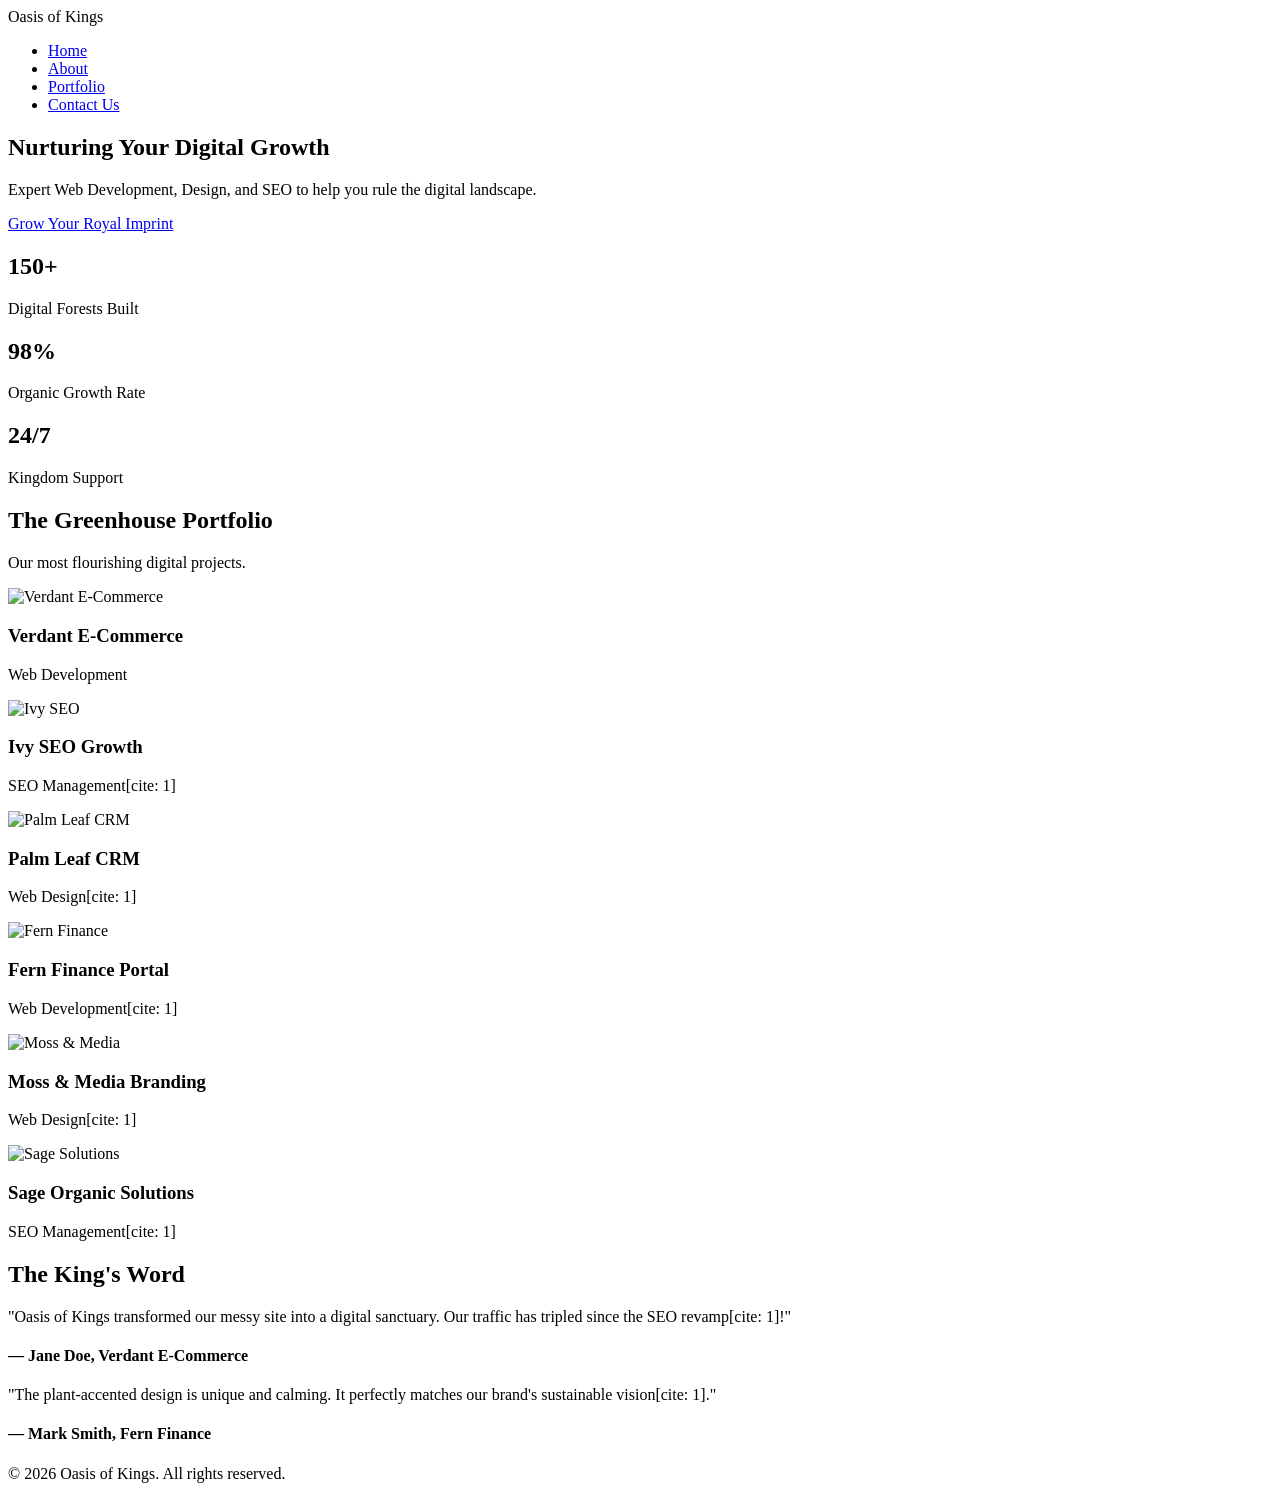
==== index.html @ c9b20130 "Rename gemini-code-1777904340384.html to index.html" ====
<!DOCTYPE html>
<html lang="en">
<head>
    <meta charset="UTF-8">
    <meta name="viewport" content="width=device-width, initial-scale=1.0">
    <title>Oasis of Kings | Digital Agency</title>
    <link rel="stylesheet" href="style.css">
    <script src="https://unpkg.com/scrollreveal"></script>
</head>
<body>
    <header>
        <nav>
            <div class="logo">Oasis <span>of Kings</span></div>
            <ul class="nav-links">
                <li><a href="index.html">Home</a></li>
                <li><a href="about.html">About</a></li>
                <li><a href="#portfolio">Portfolio</a></li>
                <li><a href="contact.html" class="cta-button">Contact Us</a></li>
            </ul>
        </nav>
    </header>

    <section class="hero animate-fade">
        <div class="hero-content">
            <h1>Nurturing Your <span>Digital Growth</span></h1>
            <p>Expert Web Development, Design, and SEO to help you rule the digital landscape.</p>
            <a href="contact.html" class="btn pulse">Grow Your Royal Imprint</a>
        </div>
    </section>

    <!-- Stats Section -->
    <section class="stats-section">
        <div class="stats-grid">
            <div class="stat-item">
                <h2 class="green-text">150+</h2>
                <p>Digital Forests Built</p>
            </div>
            <div class="stat-item">
                <h2 class="purple-text">98%</h2>
                <p>Organic Growth Rate</p>
            </div>
            <div class="stat-item">
                <h2 class="green-text">24/7</h2>
                <p>Kingdom Support</p>
            </div>
        </div>
    </section>

    <!-- Expanded Portfolio Section -->
    <section id="portfolio" class="portfolio-section">
        <div class="container">
            <h2 class="section-title">The Greenhouse Portfolio</h2>
            <p class="section-subtitle">Our most flourishing digital projects.</p>
            
            <div class="portfolio-grid">
                <!-- Row 1 -->
                <div class="portfolio-item reveal">
                    <img src="https://images.unsplash.com/photo-1497215728101-856f4ea42174?auto=format&fit=crop&w=500" alt="Verdant E-Commerce">
                    <div class="portfolio-overlay">
                        <h3>Verdant E-Commerce</h3>
                        <p>Web Development</p>
                    </div>
                </div>
                <div class="portfolio-item reveal">
                    <img src="https://images.unsplash.com/photo-1460925895917-afdab827c52f?auto=format&fit=crop&w=500" alt="Ivy SEO">
                    <div class="portfolio-overlay">
                        <h3>Ivy SEO Growth</h3>
                        <p>SEO Management[cite: 1]</p>
                    </div>
                </div>
                <div class="portfolio-item reveal">
                    <img src="https://images.unsplash.com/photo-1522071820081-009f0129c71c?auto=format&fit=crop&w=500" alt="Palm Leaf CRM">
                    <div class="portfolio-overlay">
                        <h3>Palm Leaf CRM</h3>
                        <p>Web Design[cite: 1]</p>
                    </div>
                </div>
                <!-- Row 2 -->
                <div class="portfolio-item reveal">
                    <img src="https://images.unsplash.com/photo-1454165833767-027ffea9e778?auto=format&fit=crop&w=500" alt="Fern Finance">
                    <div class="portfolio-overlay">
                        <h3>Fern Finance Portal</h3>
                        <p>Web Development[cite: 1]</p>
                    </div>
                </div>
                <div class="portfolio-item reveal">
                    <img src="https://images.unsplash.com/photo-1551434678-e076c223a692?auto=format&fit=crop&w=500" alt="Moss & Media">
                    <div class="portfolio-overlay">
                        <h3>Moss & Media Branding</h3>
                        <p>Web Design[cite: 1]</p>
                    </div>
                </div>
                <div class="portfolio-item reveal">
                    <img src="https://images.unsplash.com/photo-1517245386807-bb43f82c33c4?auto=format&fit=crop&w=500" alt="Sage Solutions">
                    <div class="portfolio-overlay">
                        <h3>Sage Organic Solutions</h3>
                        <p>SEO Management[cite: 1]</p>
                    </div>
                </div>
            </div>
        </div>
    </section>

    <!-- Testimonials Section -->
    <section class="testimonials">
        <h2 class="section-title">The King's Word</h2>
        <div class="testimonial-container">
            <div class="testimonial-card">
                <p>"Oasis of Kings transformed our messy site into a digital sanctuary. Our traffic has tripled since the SEO revamp[cite: 1]!"</p>
                <h4>— Jane Doe, Verdant E-Commerce</h4>
            </div>
            <div class="testimonial-card">
                <p>"The plant-accented design is unique and calming. It perfectly matches our brand's sustainable vision[cite: 1]."</p>
                <h4>— Mark Smith, Fern Finance</h4>
            </div>
        </div>
    </section>

    <footer>
        <p>&copy; 2026 Oasis of Kings. All rights reserved.</p>
    </footer>

    <script>
        ScrollReveal().reveal('.reveal', { delay: 200, distance: '30px', origin: 'bottom', interval: 100 });
    </script>
</body>
</html>
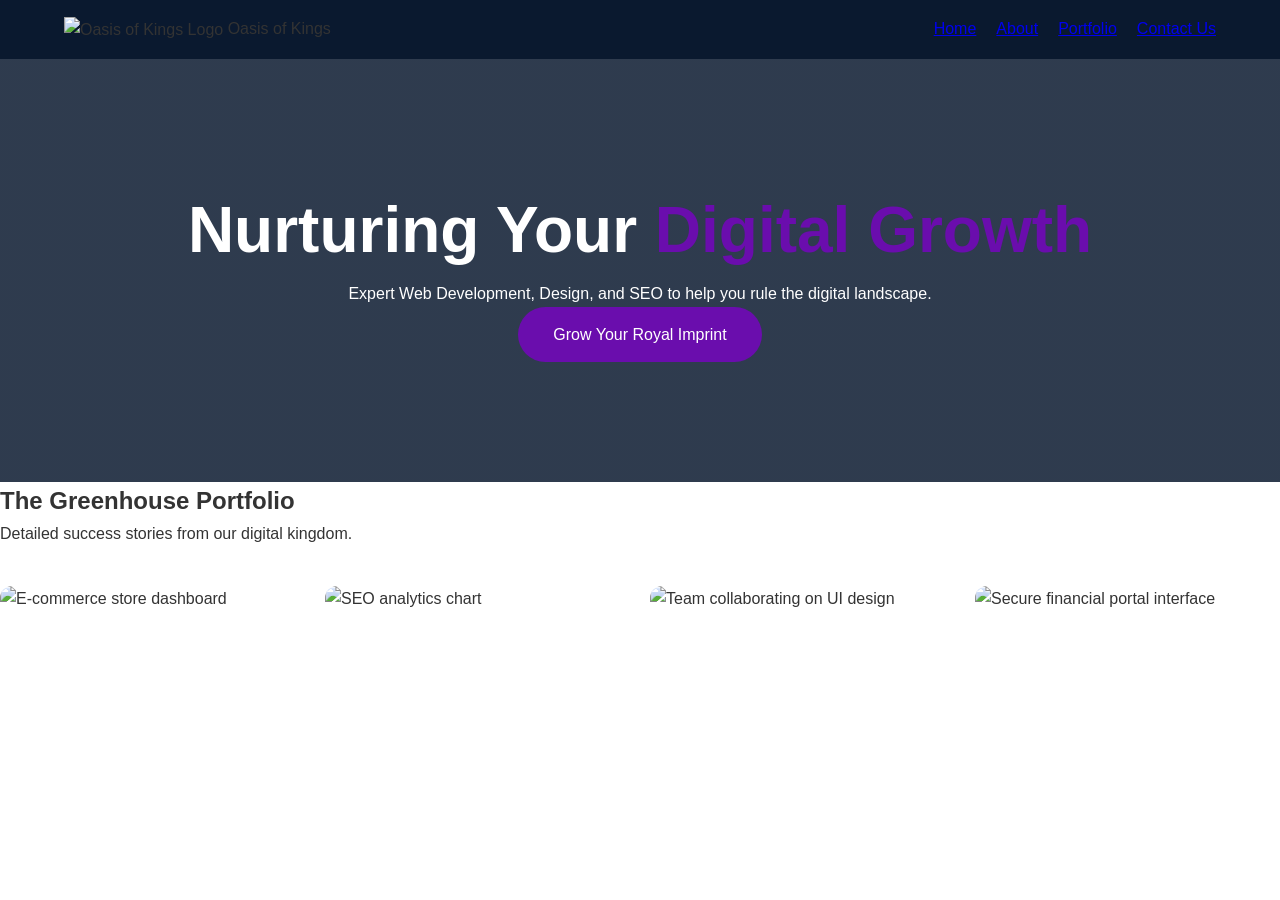
==== commit 969474b0: "Rename index0.html to index.html" ====
--- a/index.html
+++ b/index.html
@@ -10,7 +10,11 @@
 <body>
     <header>
         <nav>
-            <div class="logo">Oasis <span>of Kings</span></div>
+            <div class="logo">
+                <!-- Ensure logo.png is in your assets folder -->
+                <img src="assets/logo.png" alt="Oasis of Kings Logo" style="height: 40px; vertical-align: middle;">
+                Oasis <span>of Kings</span>
+            </div>
             <ul class="nav-links">
                 <li><a href="index.html">Home</a></li>
                 <li><a href="about.html">About</a></li>
@@ -28,100 +32,60 @@
         </div>
     </section>
 
-    <!-- Stats Section -->
-    <section class="stats-section">
-        <div class="stats-grid">
-            <div class="stat-item">
-                <h2 class="green-text">150+</h2>
-                <p>Digital Forests Built</p>
-            </div>
-            <div class="stat-item">
-                <h2 class="purple-text">98%</h2>
-                <p>Organic Growth Rate</p>
-            </div>
-            <div class="stat-item">
-                <h2 class="green-text">24/7</h2>
-                <p>Kingdom Support</p>
-            </div>
-        </div>
-    </section>
-
-    <!-- Expanded Portfolio Section -->
+    <!-- Expanded Portfolio Section with Project Details -->
     <section id="portfolio" class="portfolio-section">
         <div class="container">
             <h2 class="section-title">The Greenhouse Portfolio</h2>
-            <p class="section-subtitle">Our most flourishing digital projects.</p>
+            <p class="section-subtitle">Detailed success stories from our digital kingdom.</p>
             
             <div class="portfolio-grid">
-                <!-- Row 1 -->
+                <!-- Client 1: Verdant E-Commerce -->
                 <div class="portfolio-item reveal">
-                    <img src="https://images.unsplash.com/photo-1497215728101-856f4ea42174?auto=format&fit=crop&w=500" alt="Verdant E-Commerce">
+                    <img src="https://images.unsplash.com/photo-1497215728101-856f4ea42174?auto=format&fit=crop&w=600" alt="E-commerce store dashboard">
                     <div class="portfolio-overlay">
                         <h3>Verdant E-Commerce</h3>
-                        <p>Web Development</p>
+                        <p class="project-tagline">Web Development[cite: 1]</p>
+                        <p class="project-detail">Built a high-conversion Shopify sanctuary resulting in a 40% increase in organic sales[cite: 1].</p>
                     </div>
                 </div>
+
+                <!-- Client 2: Ivy SEO Growth -->
                 <div class="portfolio-item reveal">
-                    <img src="https://images.unsplash.com/photo-1460925895917-afdab827c52f?auto=format&fit=crop&w=500" alt="Ivy SEO">
+                    <img src="https://images.unsplash.com/photo-1460925895917-afdab827c52f?auto=format&fit=crop&w=600" alt="SEO analytics chart">
                     <div class="portfolio-overlay">
                         <h3>Ivy SEO Growth</h3>
-                        <p>SEO Management[cite: 1]</p>
+                        <p class="project-tagline">SEO Management[cite: 1]</p>
+                        <p class="project-detail">Dominated search rankings for luxury botanicals, achieving #1 spots for 15+ high-value keywords[cite: 1].</p>
                     </div>
                 </div>
+
+                <!-- Client 3: Palm Leaf CRM -->
                 <div class="portfolio-item reveal">
-                    <img src="https://images.unsplash.com/photo-1522071820081-009f0129c71c?auto=format&fit=crop&w=500" alt="Palm Leaf CRM">
+                    <img src="https://images.unsplash.com/photo-1522071820081-009f0129c71c?auto=format&fit=crop&w=600" alt="Team collaborating on UI design">
                     <div class="portfolio-overlay">
                         <h3>Palm Leaf CRM</h3>
-                        <p>Web Design[cite: 1]</p>
+                        <p class="project-tagline">Web Design[cite: 1]</p>
+                        <p class="project-detail">Designed an intuitive, plant-inspired UI that reduced user churn by 25%[cite: 1].</p>
                     </div>
                 </div>
-                <!-- Row 2 -->
+
+                <!-- Client 4: Fern Finance Portal -->
                 <div class="portfolio-item reveal">
-                    <img src="https://images.unsplash.com/photo-1454165833767-027ffea9e778?auto=format&fit=crop&w=500" alt="Fern Finance">
+                    <img src="https://images.unsplash.com/photo-1454165833767-027ffea9e778?auto=format&fit=crop&w=600" alt="Secure financial portal interface">
                     <div class="portfolio-overlay">
                         <h3>Fern Finance Portal</h3>
-                        <p>Web Development[cite: 1]</p>
-                    </div>
-                </div>
-                <div class="portfolio-item reveal">
-                    <img src="https://images.unsplash.com/photo-1551434678-e076c223a692?auto=format&fit=crop&w=500" alt="Moss & Media">
-                    <div class="portfolio-overlay">
-                        <h3>Moss & Media Branding</h3>
-                        <p>Web Design[cite: 1]</p>
-                    </div>
-                </div>
-                <div class="portfolio-item reveal">
-                    <img src="https://images.unsplash.com/photo-1517245386807-bb43f82c33c4?auto=format&fit=crop&w=500" alt="Sage Solutions">
-                    <div class="portfolio-overlay">
-                        <h3>Sage Organic Solutions</h3>
-                        <p>SEO Management[cite: 1]</p>
+                        <p class="project-tagline">Web Development[cite: 1]</p>
+                        <p class="project-detail">Developed a secure, scalable portal for sustainable investment tracking[cite: 1].</p>
                     </div>
                 </div>
             </div>
         </div>
     </section>
 
-    <!-- Testimonials Section -->
-    <section class="testimonials">
-        <h2 class="section-title">The King's Word</h2>
-        <div class="testimonial-container">
-            <div class="testimonial-card">
-                <p>"Oasis of Kings transformed our messy site into a digital sanctuary. Our traffic has tripled since the SEO revamp[cite: 1]!"</p>
-                <h4>— Jane Doe, Verdant E-Commerce</h4>
-            </div>
-            <div class="testimonial-card">
-                <p>"The plant-accented design is unique and calming. It perfectly matches our brand's sustainable vision[cite: 1]."</p>
-                <h4>— Mark Smith, Fern Finance</h4>
-            </div>
-        </div>
-    </section>
-
-    <footer>
-        <p>&copy; 2026 Oasis of Kings. All rights reserved.</p>
-    </footer>
+    <!-- ... Other sections (Stats, Testimonials, Footer) ... -->
 
     <script>
-        ScrollReveal().reveal('.reveal', { delay: 200, distance: '30px', origin: 'bottom', interval: 100 });
+        ScrollReveal().reveal('.reveal', { delay: 200, distance: '30px', origin: 'bottom', interval: 150 });
     </script>
 </body>
 </html>
--- a/style.css
+++ b/style.css
@@ -0,0 +1,185 @@
+:root {
+    --navy: #0a192f;
+    --purple: #6a0dad;
+    --green: #2ecc71;
+    --white: #ffffff;
+    --text: #333;
+    --bg-light: #f4f7f6;
+}
+
+* { box-sizing: border-box; margin: 0; padding: 0; }
+
+body {
+    font-family: 'Segoe UI', sans-serif;
+    line-height: 1.6;
+    color: var(--text);
+    overflow-x: hidden;
+}
+
+/* Responsive Navigation */
+header {
+    background: var(--navy);
+    padding: 1rem 5%;
+    position: sticky;
+    top: 0;
+    z-index: 1000;
+}
+
+nav {
+    display: flex;
+    justify-content: space-between;
+    align-items: center;
+    flex-wrap: wrap;
+}
+
+.nav-links {
+    list-style: none;
+    display: flex;
+    gap: 20px;
+    align-items: center;
+}
+
+/* Mobile Nav adjustment */
+@media (max-width: 768px) {
+    .nav-links {
+        display: none; /* In a real project, replace with a hamburger menu */
+    }
+}
+
+/* Hero Section */
+.hero {
+    background: linear-gradient(rgba(10, 25, 47, 0.85), rgba(10, 25, 47, 0.85)), 
+                url('https://images.unsplash.com/photo-1441974231531-c6227db76b6e?auto=format&fit=crop&w=1600&q=80');
+    background-size: cover;
+    background-attachment: fixed;
+    color: white;
+    padding: 120px 10%;
+    text-align: center;
+}
+
+.hero h1 { font-size: clamp(2rem, 5vw, 4rem); }
+.hero h1 span { color: var(--purple); }
+
+/* Stats Section */
+.stats-section {
+    background: var(--white);
+    padding: 50px 5%;
+    text-align: center;
+}
+
+.stats-grid {
+    display: flex;
+    justify-content: space-around;
+    flex-wrap: wrap;
+    gap: 30px;
+}
+
+.stat-item h2 { font-size: 3rem; margin-bottom: 5px; }
+.green-text { color: var(--green); }
+.purple-text { color: var(--purple); }
+
+/* Portfolio Grid - Highly Responsive */
+.portfolio-grid {
+    display: grid;
+    grid-template-columns: repeat(auto-fit, minmax(280px, 1fr));
+    gap: 20px;
+    padding: 40px 0;
+}
+
+.portfolio-item {
+    position: relative;
+    border-radius: 12px;
+    overflow: hidden;
+    aspect-ratio: 4 / 3;
+}
+
+.portfolio-item img {
+    width: 100%;
+    height: 100%;
+    object-fit: cover;
+}
+
+/* Testimonials */
+.testimonials {
+    padding: 80px 5%;
+    background: var(--bg-light);
+    text-align: center;
+}
+
+.testimonial-container {
+    display: flex;
+    flex-direction: column;
+    gap: 20px;
+    max-width: 800px;
+    margin: 40px auto 0;
+}
+
+.testimonial-card {
+    background: white;
+    padding: 30px;
+    border-radius: 10px;
+    border-left: 5px solid var(--green);
+    box-shadow: 0 4px 15px rgba(0,0,0,0.05);
+}
+
+/* Buttons and Global Styles */
+.btn {
+    background: var(--purple);
+    color: white;
+    padding: 15px 35px;
+    text-decoration: none;
+    border-radius: 50px;
+    display: inline-block;
+    transition: 0.3s;
+}
+
+.btn:hover { background: var(--green); color: var(--navy); }
+
+/* Mobile optimization for text */
+@media (max-width: 480px) {
+    .section-title { font-size: 1.8rem; }
+    .hero { padding: 80px 5%; }
+}
+/* Enhanced Portfolio Overlay for Details */
+.portfolio-overlay {
+    position: absolute;
+    top: 0;
+    left: 0;
+    width: 100%;
+    height: 100%;
+    background: rgba(10, 25, 47, 0.92); /* Darker for better text readability[cite: 1] */
+    display: flex;
+    flex-direction: column;
+    justify-content: center;
+    align-items: center;
+    color: white;
+    padding: 20px;
+    text-align: center;
+    opacity: 0;
+    transition: opacity 0.4s ease;
+}
+
+.portfolio-overlay h3 {
+    color: var(--green);
+    margin-bottom: 5px;
+    font-size: 1.4rem;
+}
+
+.project-tagline {
+    color: var(--purple);
+    font-weight: bold;
+    text-transform: uppercase;
+    font-size: 0.8rem;
+    letter-spacing: 1px;
+    margin-bottom: 15px;
+}
+
+.project-detail {
+    font-size: 0.9rem;
+    line-height: 1.4;
+    max-width: 90%;
+}
+
+.portfolio-item:hover .portfolio-overlay {
+    opacity: 1;
+}
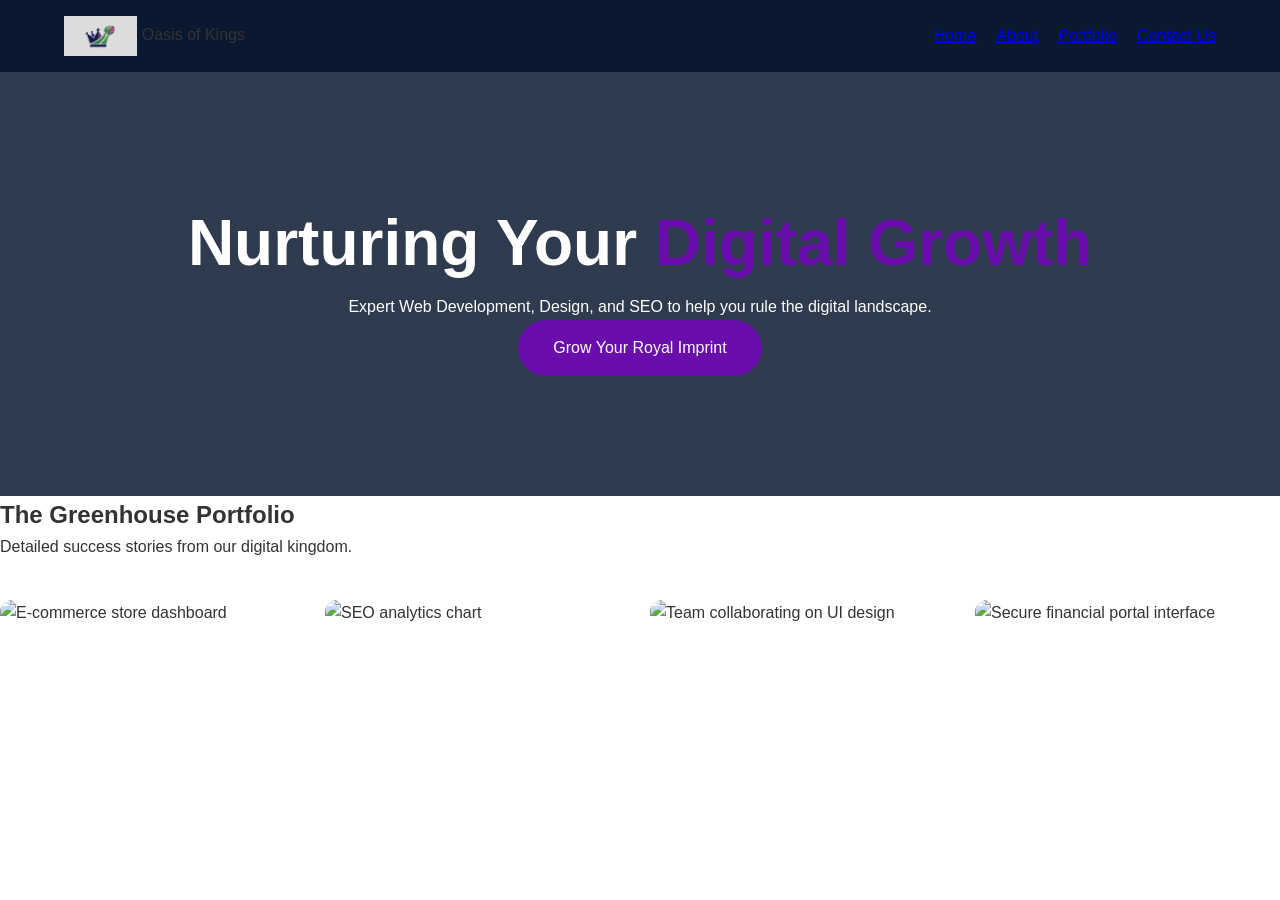
==== commit 5a20d73b: "Update logo image source in index.html" ====
--- a/index.html
+++ b/index.html
@@ -12,7 +12,7 @@
         <nav>
             <div class="logo">
                 <!-- Ensure logo.png is in your assets folder -->
-                <img src="assets/logo.png" alt="Oasis of Kings Logo" style="height: 40px; vertical-align: middle;">
+                <img src="Gemini_Generated_Image_ngftkfngftkfngft.png" alt="Oasis of Kings Logo" style="height: 40px; vertical-align: middle;">
                 Oasis <span>of Kings</span>
             </div>
             <ul class="nav-links">
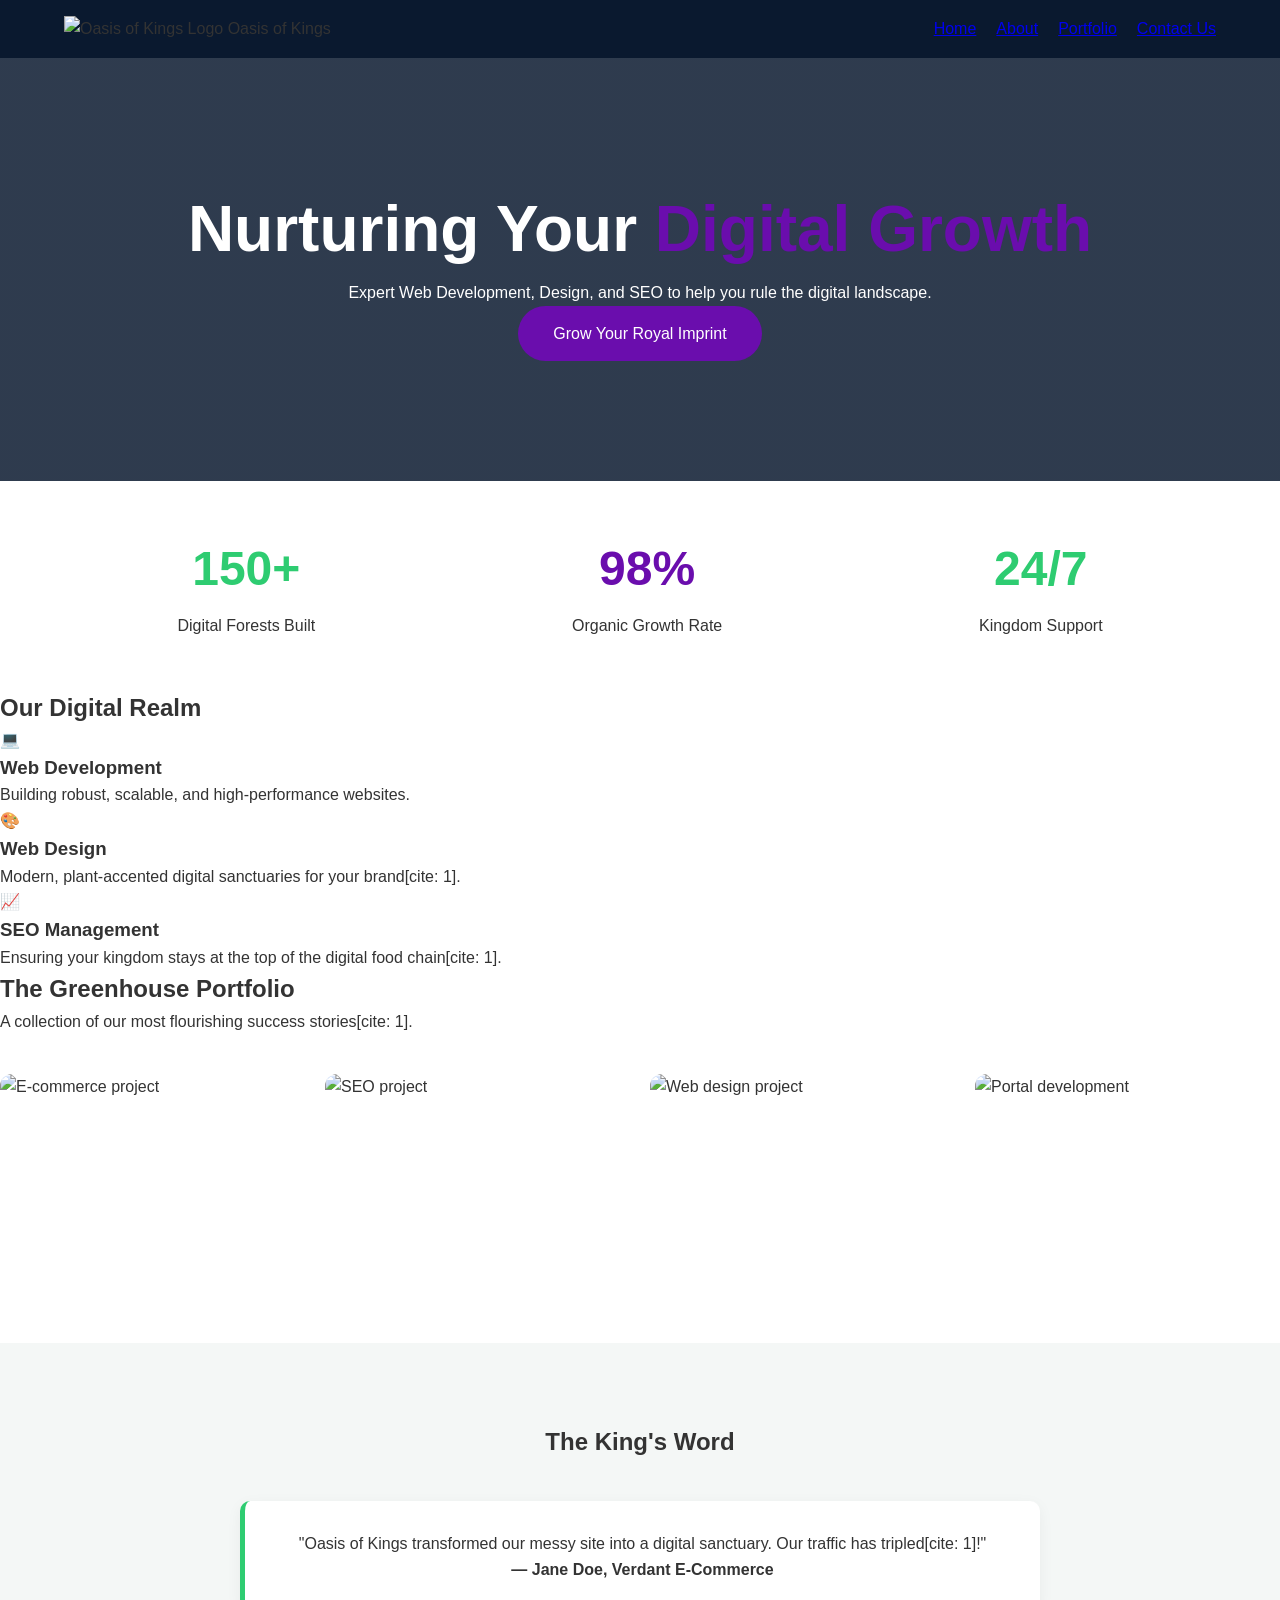
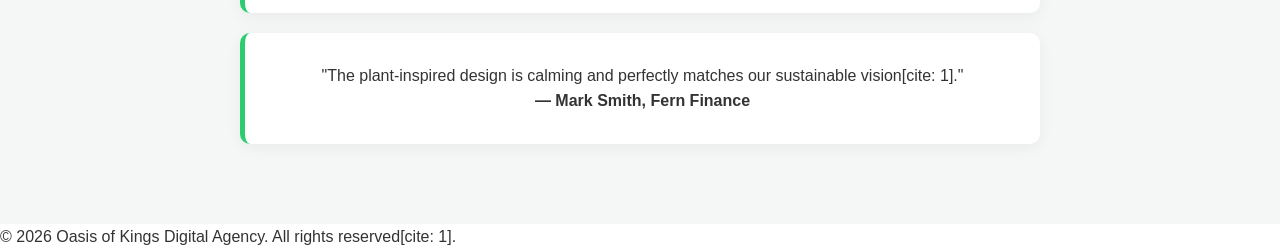
==== commit caf048ef: "Rename gemini-code-1777906965893.html to index.html" ====
--- a/index.html
+++ b/index.html
@@ -4,15 +4,18 @@
     <meta charset="UTF-8">
     <meta name="viewport" content="width=device-width, initial-scale=1.0">
     <title>Oasis of Kings | Digital Agency</title>
+    <!-- Link to the external CSS file -->
     <link rel="stylesheet" href="style.css">
+    <!-- ScrollReveal for smooth scroll animations -->
     <script src="https://unpkg.com/scrollreveal"></script>
 </head>
 <body>
+
+    <!-- NAVIGATION -->
     <header>
         <nav>
             <div class="logo">
-                <!-- Ensure logo.png is in your assets folder -->
-                <img src="Gemini_Generated_Image_ngftkfngftkfngft.png" alt="Oasis of Kings Logo" style="height: 40px; vertical-align: middle;">
+                <img src="assets/logo.png" alt="Oasis of Kings Logo" class="logo-img">
                 Oasis <span>of Kings</span>
             </div>
             <ul class="nav-links">
@@ -24,6 +27,7 @@
         </nav>
     </header>
 
+    <!-- HERO SECTION -->
     <section class="hero animate-fade">
         <div class="hero-content">
             <h1>Nurturing Your <span>Digital Growth</span></h1>
@@ -32,60 +36,122 @@
         </div>
     </section>
 
-    <!-- Expanded Portfolio Section with Project Details -->
+    <!-- STATS SECTION -->
+    <section class="stats-section">
+        <div class="stats-grid">
+            <div class="stat-item reveal">
+                <h2 class="green-text">150+</h2>
+                <p>Digital Forests Built</p>
+            </div>
+            <div class="stat-item reveal">
+                <h2 class="purple-text">98%</h2>
+                <p>Organic Growth Rate</p>
+            </div>
+            <div class="stat-item reveal">
+                <h2 class="green-text">24/7</h2>
+                <p>Kingdom Support</p>
+            </div>
+        </div>
+    </section>
+
+    <!-- SERVICES SECTION -->
+    <section class="services">
+        <h2 class="section-title">Our Digital Realm</h2>
+        <div class="service-grid">
+            <div class="service-card reveal">
+                <div class="icon">💻</div>
+                <h3>Web Development</h3>
+                <p>Building robust, scalable, and high-performance websites.</p>
+            </div>
+            <div class="service-card reveal">
+                <div class="icon">🎨</div>
+                <h3>Web Design</h3>
+                <p>Modern, plant-accented digital sanctuaries for your brand[cite: 1].</p>
+            </div>
+            <div class="service-card reveal">
+                <div class="icon">📈</div>
+                <h3>SEO Management</h3>
+                <p>Ensuring your kingdom stays at the top of the digital food chain[cite: 1].</p>
+            </div>
+        </div>
+    </section>
+
+    <!-- PORTFOLIO SECTION -->
     <section id="portfolio" class="portfolio-section">
         <div class="container">
             <h2 class="section-title">The Greenhouse Portfolio</h2>
-            <p class="section-subtitle">Detailed success stories from our digital kingdom.</p>
+            <p class="section-subtitle">A collection of our most flourishing success stories[cite: 1].</p>
             
             <div class="portfolio-grid">
-                <!-- Client 1: Verdant E-Commerce -->
+                <!-- Project 1 -->
                 <div class="portfolio-item reveal">
-                    <img src="https://images.unsplash.com/photo-1497215728101-856f4ea42174?auto=format&fit=crop&w=600" alt="E-commerce store dashboard">
+                    <img src="https://images.unsplash.com/photo-1497215728101-856f4ea42174?auto=format&fit=crop&w=600" alt="E-commerce project">
                     <div class="portfolio-overlay">
                         <h3>Verdant E-Commerce</h3>
                         <p class="project-tagline">Web Development[cite: 1]</p>
-                        <p class="project-detail">Built a high-conversion Shopify sanctuary resulting in a 40% increase in organic sales[cite: 1].</p>
+                        <p class="project-detail">Optimized for high conversions, resulting in a 40% organic sales boost[cite: 1].</p>
                     </div>
                 </div>
-
-                <!-- Client 2: Ivy SEO Growth -->
+                <!-- Project 2 -->
                 <div class="portfolio-item reveal">
-                    <img src="https://images.unsplash.com/photo-1460925895917-afdab827c52f?auto=format&fit=crop&w=600" alt="SEO analytics chart">
+                    <img src="https://images.unsplash.com/photo-1460925895917-afdab827c52f?auto=format&fit=crop&w=600" alt="SEO project">
                     <div class="portfolio-overlay">
                         <h3>Ivy SEO Growth</h3>
                         <p class="project-tagline">SEO Management[cite: 1]</p>
-                        <p class="project-detail">Dominated search rankings for luxury botanicals, achieving #1 spots for 15+ high-value keywords[cite: 1].</p>
+                        <p class="project-detail">Ranked #1 for luxury botanicals, doubling monthly unique visitors[cite: 1].</p>
                     </div>
                 </div>
-
-                <!-- Client 3: Palm Leaf CRM -->
+                <!-- Project 3 -->
                 <div class="portfolio-item reveal">
-                    <img src="https://images.unsplash.com/photo-1522071820081-009f0129c71c?auto=format&fit=crop&w=600" alt="Team collaborating on UI design">
+                    <img src="https://images.unsplash.com/photo-1522071820081-009f0129c71c?auto=format&fit=crop&w=600" alt="Web design project">
                     <div class="portfolio-overlay">
                         <h3>Palm Leaf CRM</h3>
                         <p class="project-tagline">Web Design[cite: 1]</p>
-                        <p class="project-detail">Designed an intuitive, plant-inspired UI that reduced user churn by 25%[cite: 1].</p>
+                        <p class="project-detail">A user-centric UI design that reduced bounce rates by 25%[cite: 1].</p>
                     </div>
                 </div>
-
-                <!-- Client 4: Fern Finance Portal -->
+                <!-- Project 4 -->
                 <div class="portfolio-item reveal">
-                    <img src="https://images.unsplash.com/photo-1454165833767-027ffea9e778?auto=format&fit=crop&w=600" alt="Secure financial portal interface">
+                    <img src="https://images.unsplash.com/photo-1454165833767-027ffea9e778?auto=format&fit=crop&w=600" alt="Portal development">
                     <div class="portfolio-overlay">
-                        <h3>Fern Finance Portal</h3>
+                        <h3>Fern Finance</h3>
                         <p class="project-tagline">Web Development[cite: 1]</p>
-                        <p class="project-detail">Developed a secure, scalable portal for sustainable investment tracking[cite: 1].</p>
+                        <p class="project-detail">A secure, plant-accented portal for managing sustainable investments[cite: 1].</p>
                     </div>
                 </div>
             </div>
         </div>
     </section>
 
-    <!-- ... Other sections (Stats, Testimonials, Footer) ... -->
+    <!-- TESTIMONIALS SECTION -->
+    <section class="testimonials">
+        <h2 class="section-title">The King's Word</h2>
+        <div class="testimonial-container">
+            <div class="testimonial-card reveal">
+                <p>"Oasis of Kings transformed our messy site into a digital sanctuary. Our traffic has tripled[cite: 1]!"</p>
+                <h4>— Jane Doe, Verdant E-Commerce</h4>
+            </div>
+            <div class="testimonial-card reveal">
+                <p>"The plant-inspired design is calming and perfectly matches our sustainable vision[cite: 1]."</p>
+                <h4>— Mark Smith, Fern Finance</h4>
+            </div>
+        </div>
+    </section>
 
+    <!-- FOOTER -->
+    <footer>
+        <p>&copy; 2026 Oasis of Kings Digital Agency. All rights reserved[cite: 1].</p>
+    </footer>
+
+    <!-- SCROLL ANIMATION SCRIPT -->
     <script>
-        ScrollReveal().reveal('.reveal', { delay: 200, distance: '30px', origin: 'bottom', interval: 150 });
+        window.sr = ScrollReveal();
+        sr.reveal('.reveal', { 
+            duration: 1000, 
+            distance: '30px', 
+            origin: 'bottom', 
+            interval: 150 
+        });
     </script>
 </body>
 </html>
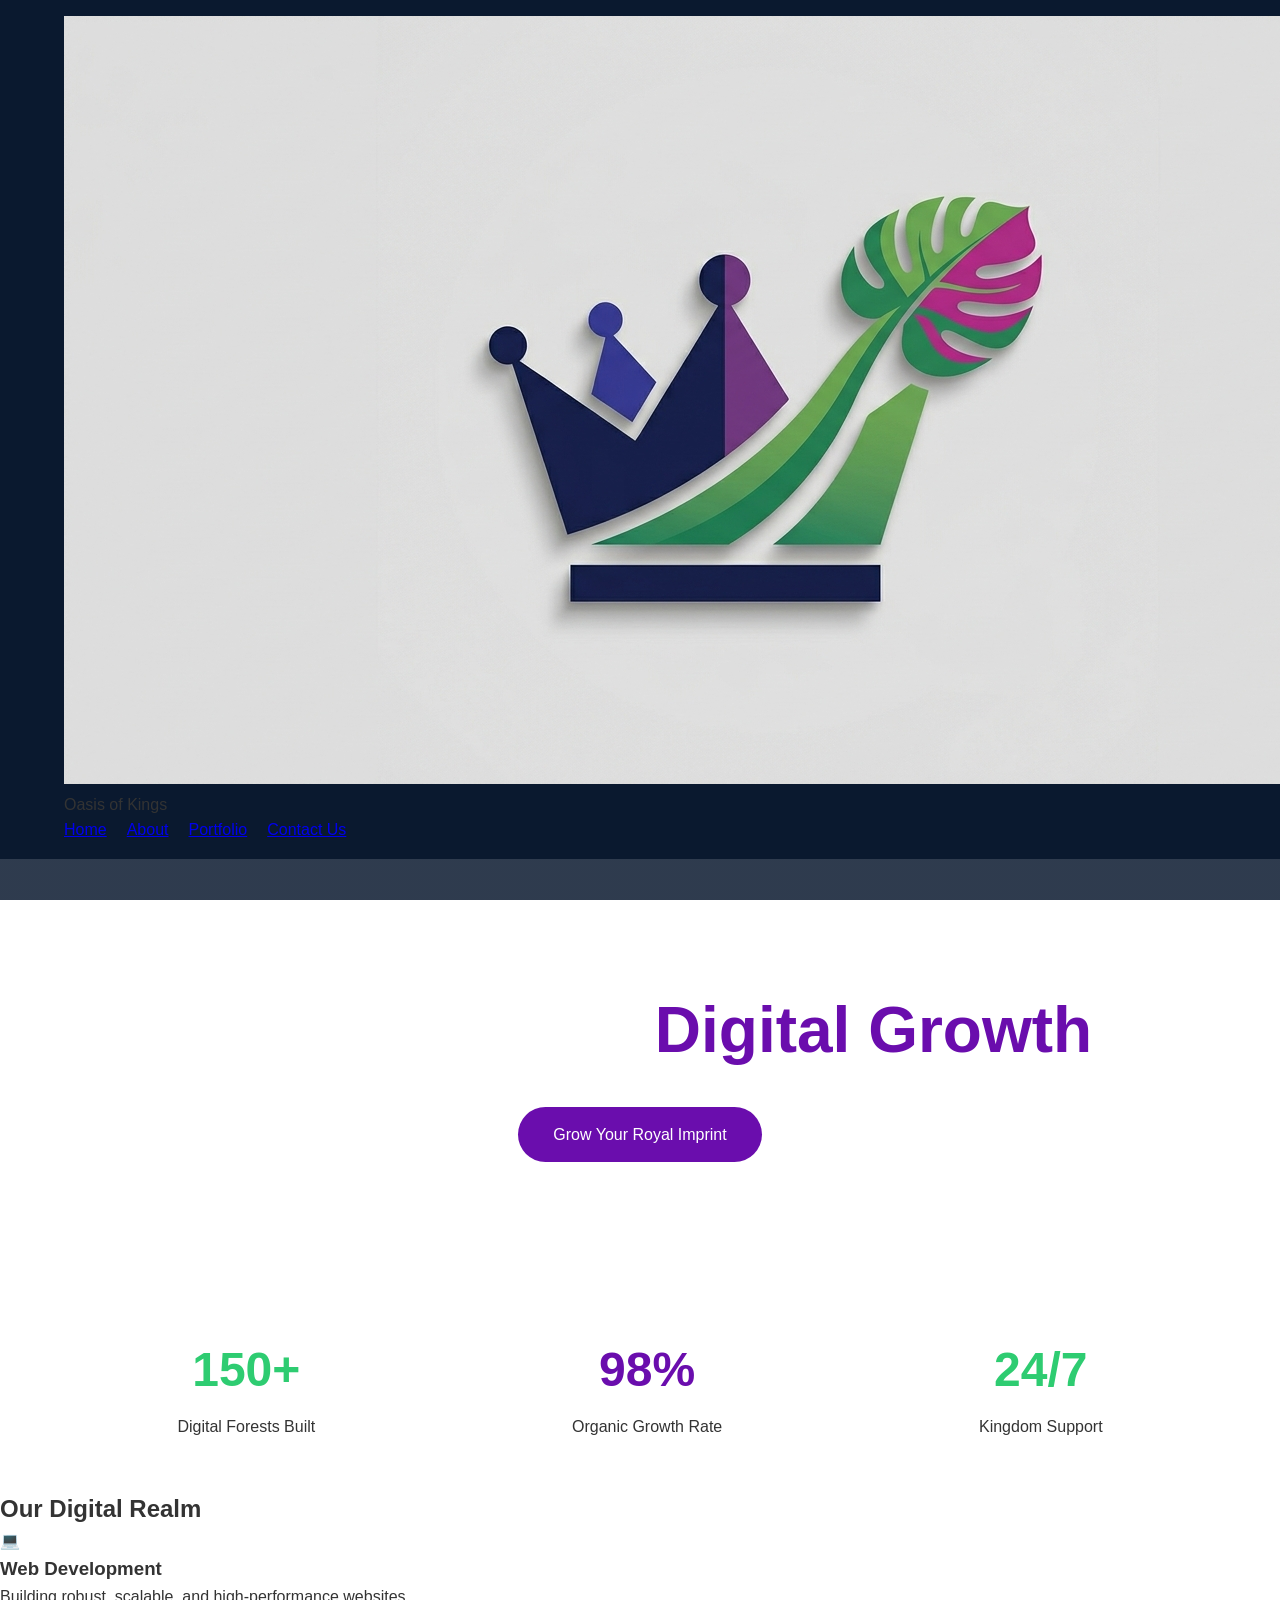
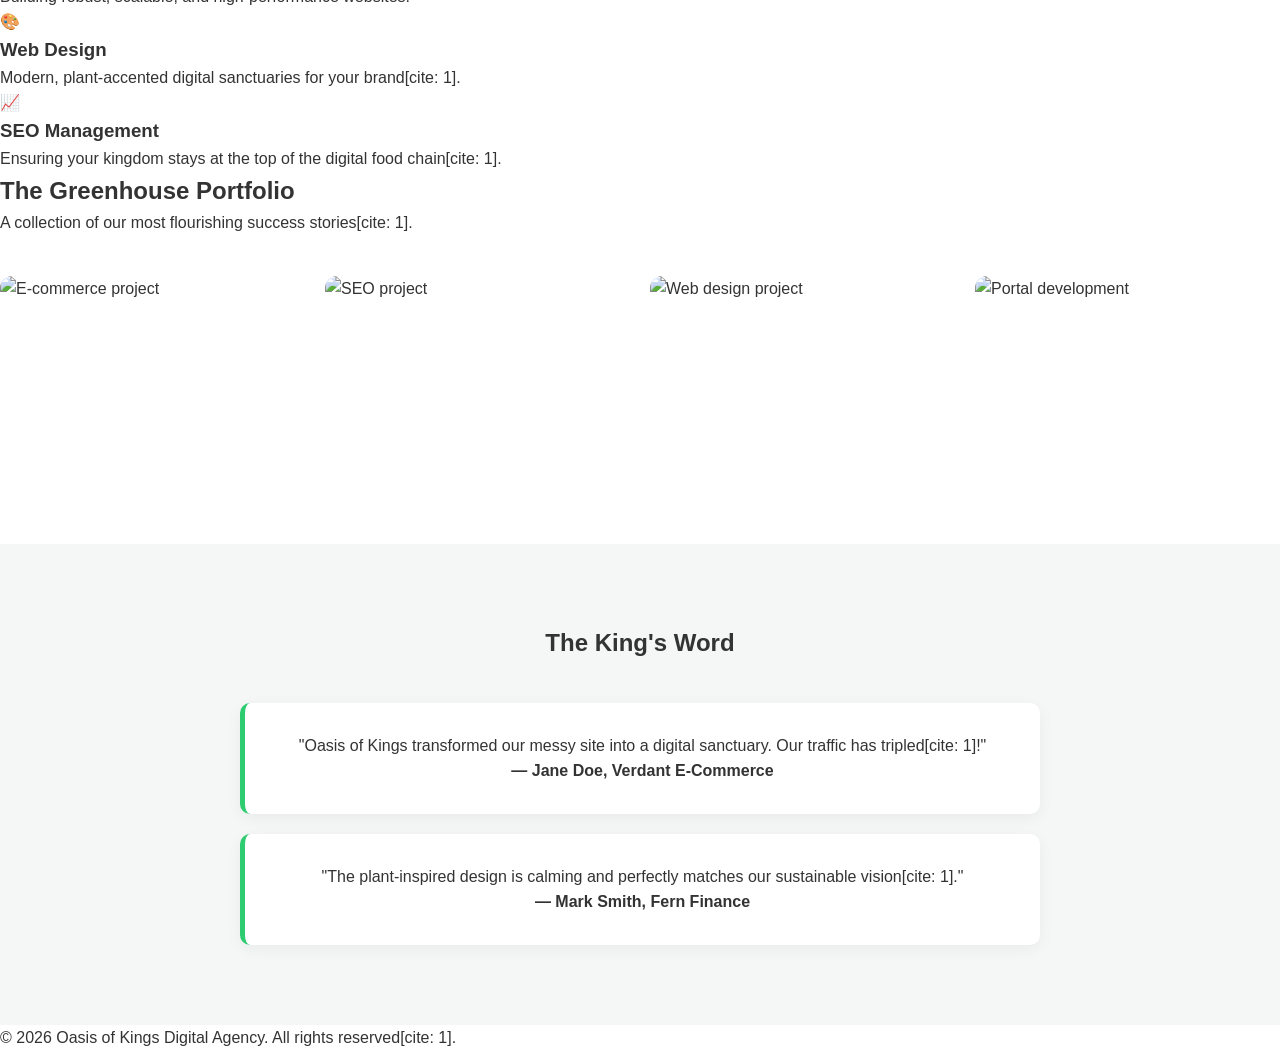
==== commit 3e668af2: "Update index.html" ====
--- a/index.html
+++ b/index.html
@@ -15,7 +15,7 @@
     <header>
         <nav>
             <div class="logo">
-                <img src="assets/logo.png" alt="Oasis of Kings Logo" class="logo-img">
+                <img src="Gemini_Generated_Image_ngftkfngftkfngft.png" alt="Oasis of Kings Logo" class="logo-img">
                 Oasis <span>of Kings</span>
             </div>
             <ul class="nav-links">
